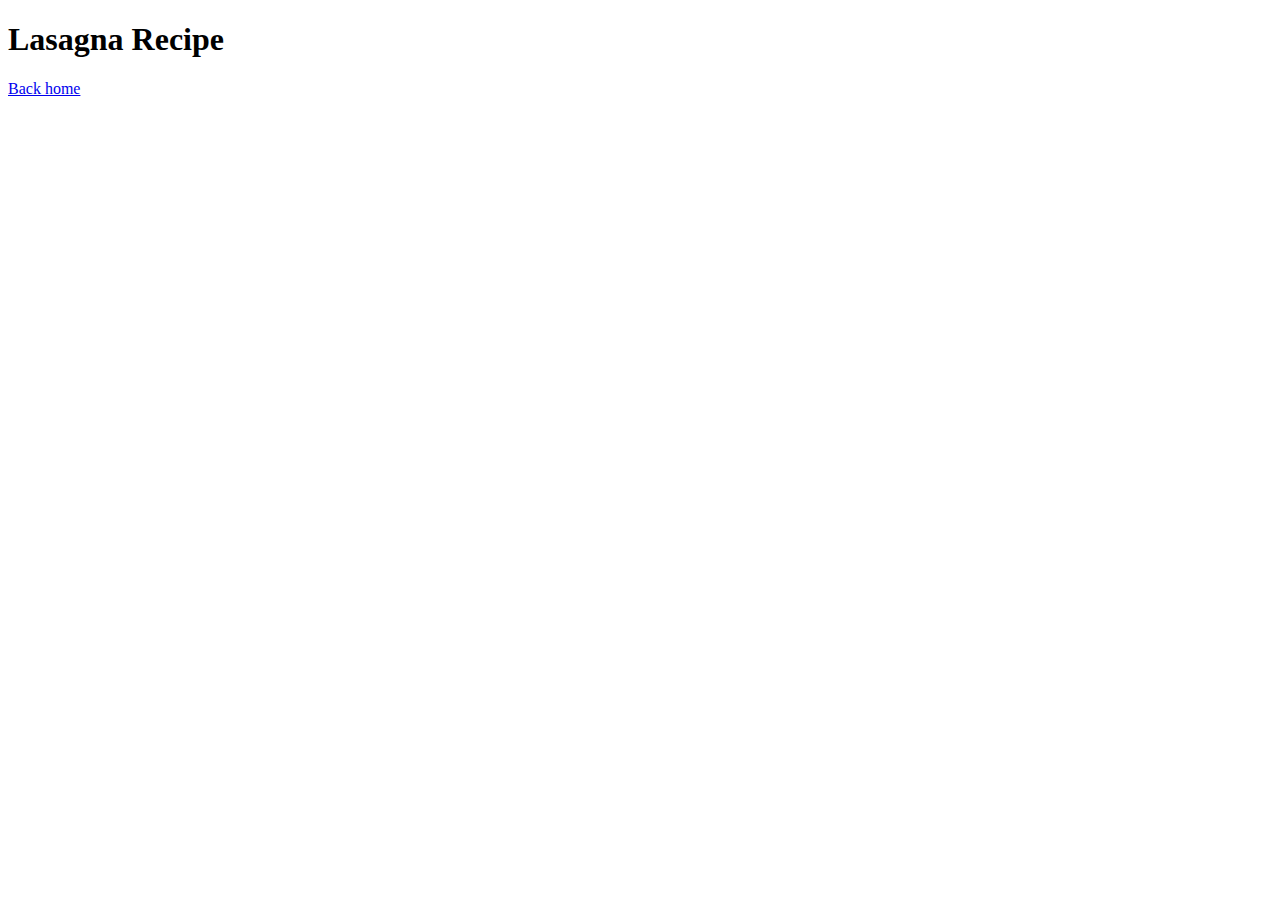
==== recipes/lasagna.html @ 4f365a01 "Add link on recipe page to home page" ====
<!DOCTYPE html>
<html lang="en">
  <head>
    <meta charset="UTF-8">
    <meta name="viewport" content="width=device-width, initial-scale=1.0">
    <title>Odin Lasagna</title>
  </head>
  <body>
    <h1>Lasagna Recipe</h1>
    <a href="../index.html">Back home</a>
  </body>
</html>
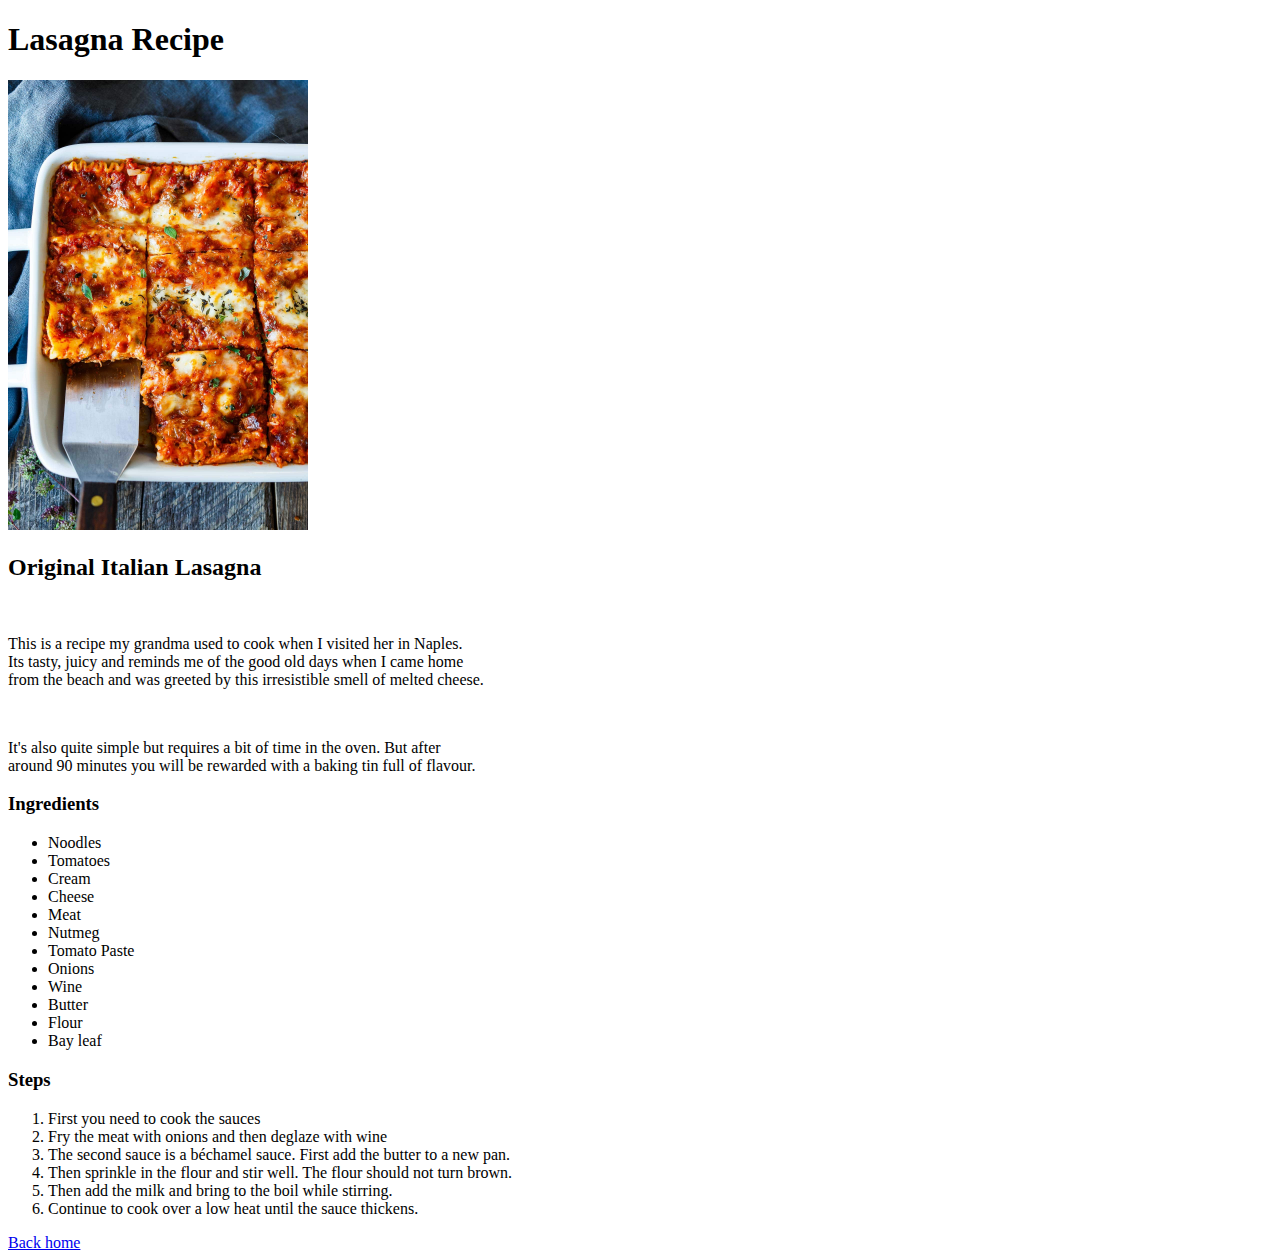
==== commit 70b6cc76: "Add content to the lasagna recipe" ====
--- a/recipes/lasagna.html
+++ b/recipes/lasagna.html
@@ -7,6 +7,43 @@
   </head>
   <body>
     <h1>Lasagna Recipe</h1>
+    <img src="../images/lasagna.jpg" alt="Tasty looking lasagna" width="300">
+    <br>
+    <h2>Original Italian Lasagna</h2>
+    <br>
+    <p>
+      This is a recipe my grandma used to cook when I visited her in Naples.<br>
+      Its tasty, juicy and reminds me of the good old days when I came home <br>
+      from the beach and was greeted by this irresistible smell of melted cheese.
+    </p>
+    <br>
+    <p>It's also quite simple but requires a bit of time in the oven. But after<br>
+      around 90 minutes you will be rewarded with a baking tin full of flavour.
+    </p>
+    <h3>Ingredients</h3>
+    <ul>
+      <li>Noodles</li>
+      <li>Tomatoes</li>
+      <li>Cream</li>
+      <li>Cheese</li>
+      <li>Meat</li>
+      <li>Nutmeg</li>
+      <li>Tomato Paste</li>
+      <li>Onions</li>
+      <li>Wine</li>
+      <li>Butter</li>
+      <li>Flour</li>
+      <li>Bay leaf</li>
+    </ul>
+    <h3>Steps</h3>
+    <ol>
+      <li>First you need to cook the sauces</li>
+      <li>Fry the meat with onions and then deglaze with wine</li>
+      <li>The second sauce is a béchamel sauce. First add the butter to a new pan.</li>
+      <li>Then sprinkle in the flour and stir well. The flour should not turn brown.</li>
+      <li>Then add the milk and bring to the boil while stirring.</li>
+      <li>Continue to cook over a low heat until the sauce thickens.</li>
+    </ol>
     <a href="../index.html">Back home</a>
   </body>
 </html>
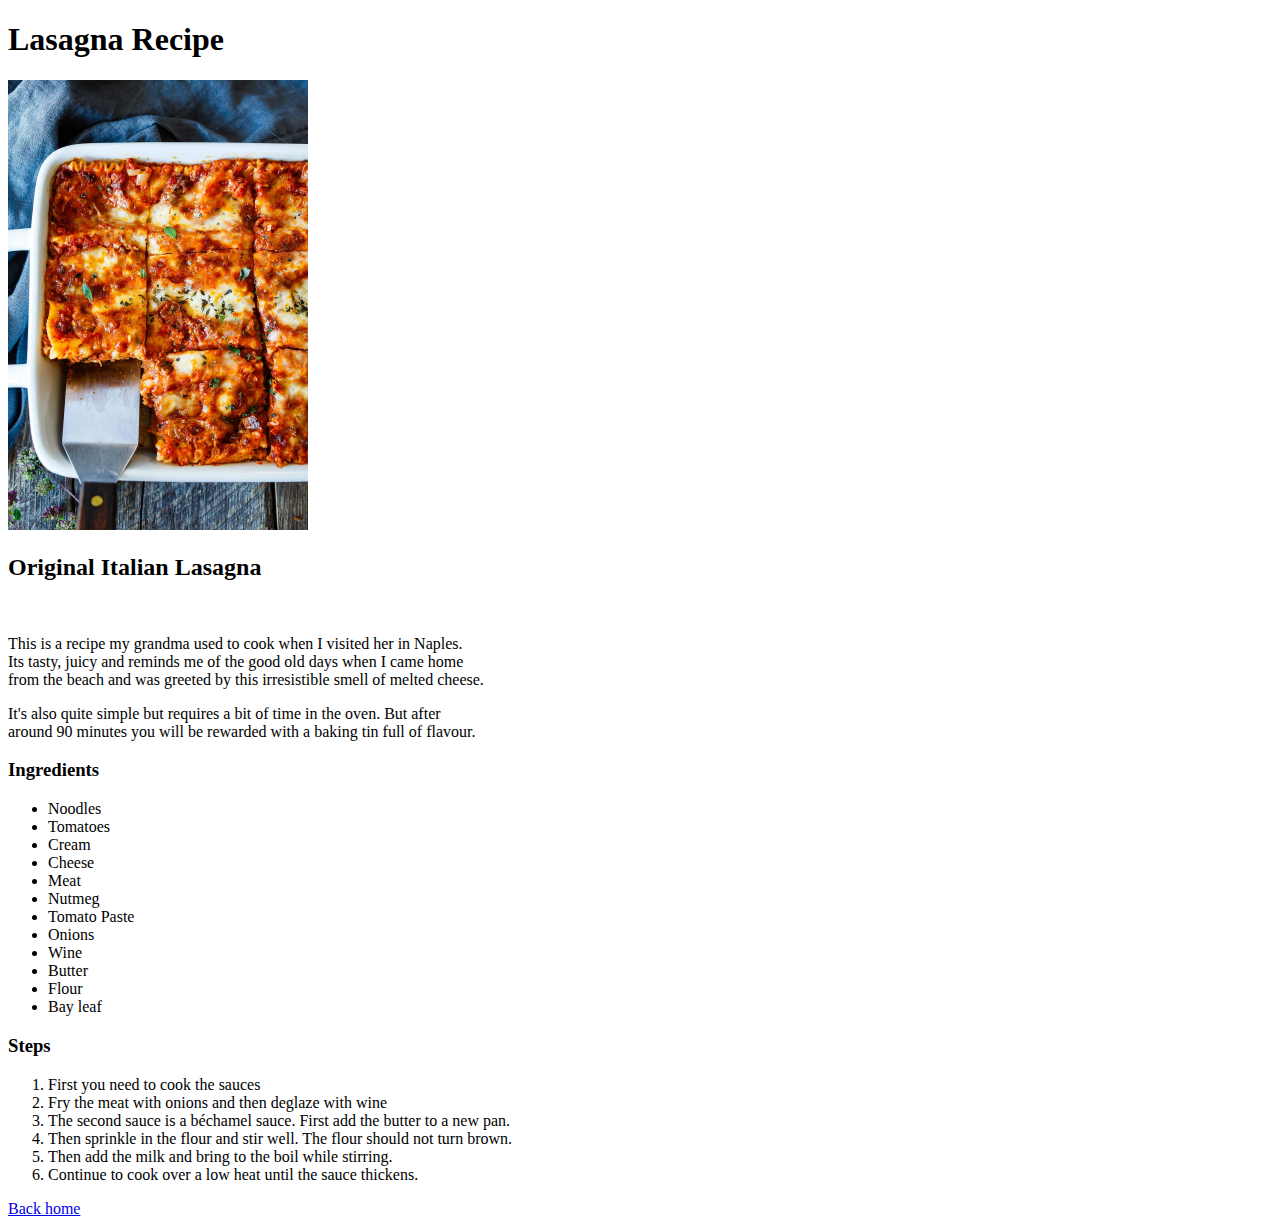
==== commit 38f3afd7: "Add new recipe" ====
--- a/recipes/lasagna.html
+++ b/recipes/lasagna.html
@@ -16,7 +16,6 @@
       Its tasty, juicy and reminds me of the good old days when I came home <br>
       from the beach and was greeted by this irresistible smell of melted cheese.
     </p>
-    <br>
     <p>It's also quite simple but requires a bit of time in the oven. But after<br>
       around 90 minutes you will be rewarded with a baking tin full of flavour.
     </p>
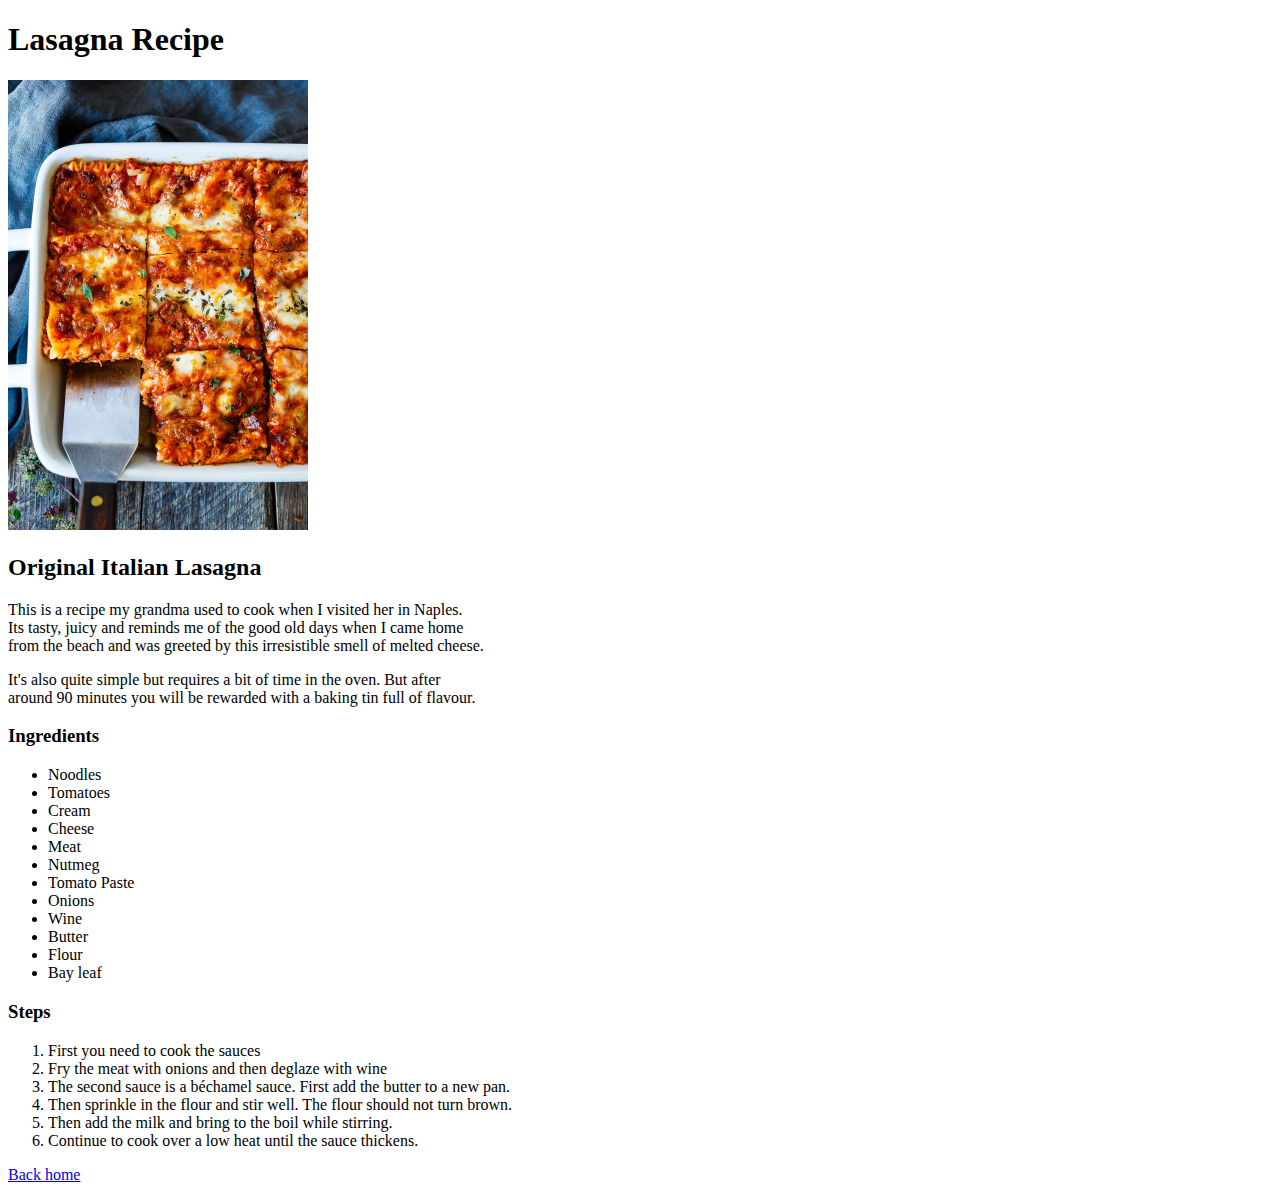
==== commit 67c0abdd: "Add last recipe" ====
--- a/recipes/lasagna.html
+++ b/recipes/lasagna.html
@@ -8,9 +8,7 @@
   <body>
     <h1>Lasagna Recipe</h1>
     <img src="../images/lasagna.jpg" alt="Tasty looking lasagna" width="300">
-    <br>
     <h2>Original Italian Lasagna</h2>
-    <br>
     <p>
       This is a recipe my grandma used to cook when I visited her in Naples.<br>
       Its tasty, juicy and reminds me of the good old days when I came home <br>
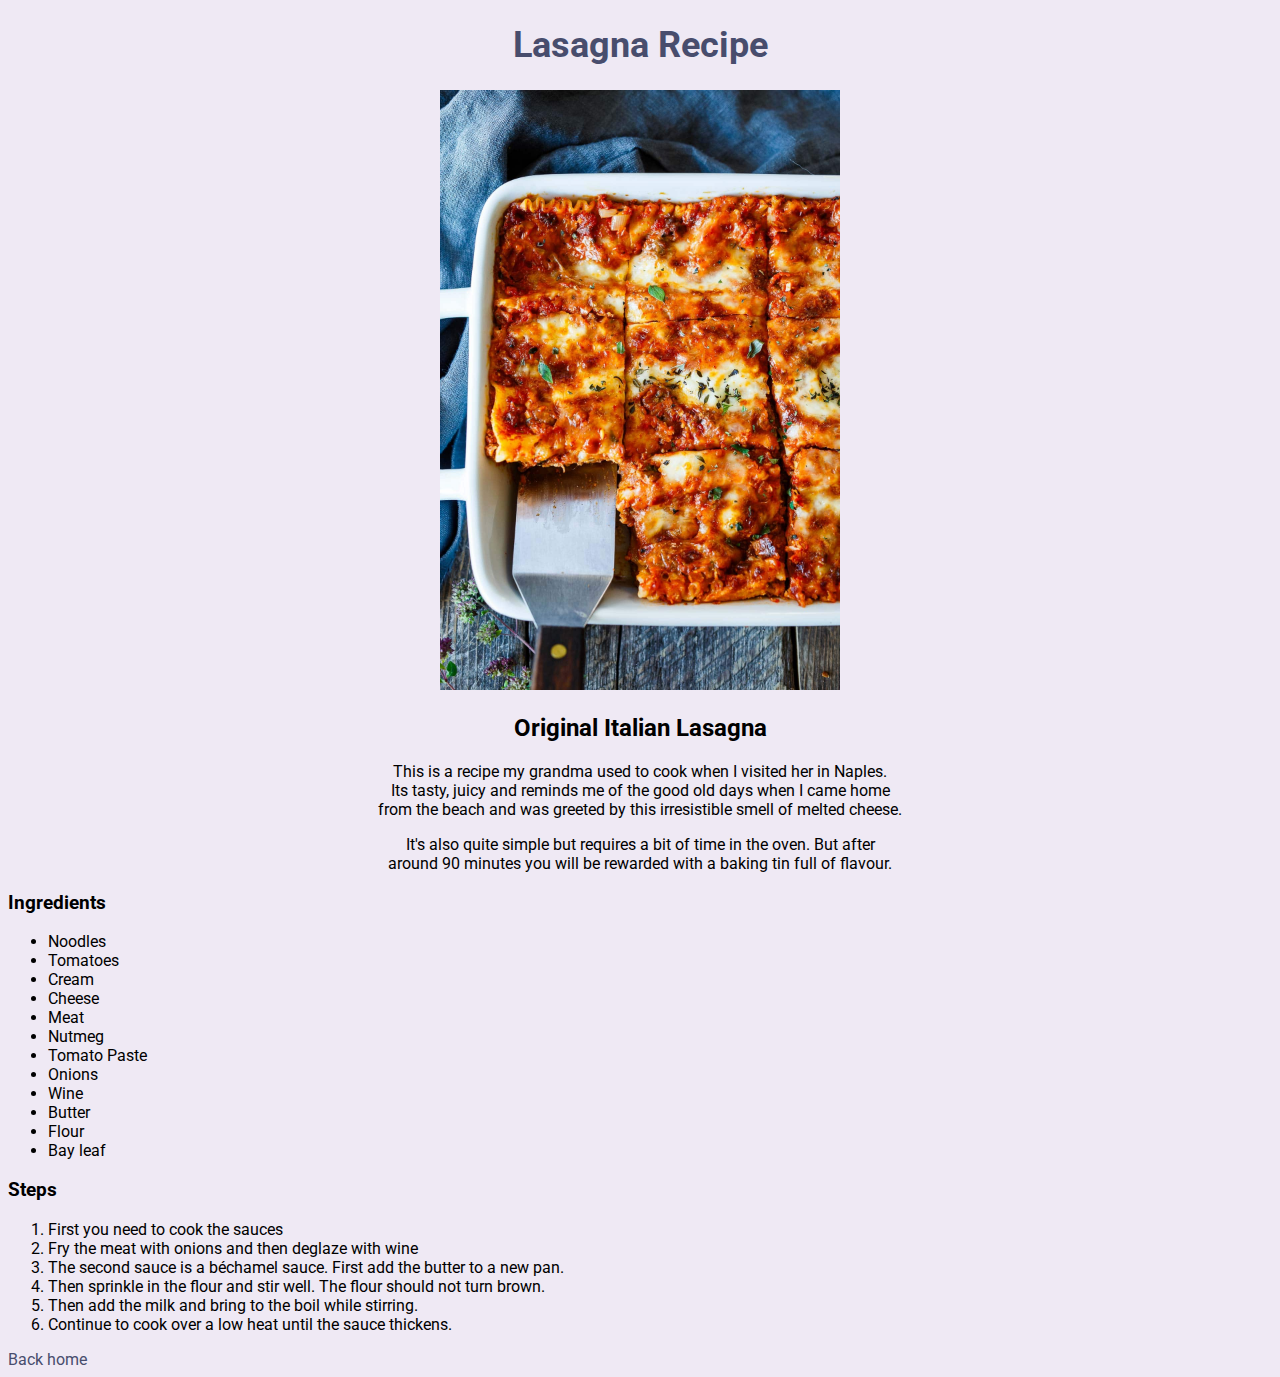
==== commit 316c9c70: "Add CSS Stylesheet for lasagna.html" ====
--- a/recipes/lasagna.html
+++ b/recipes/lasagna.html
@@ -4,19 +4,23 @@
     <meta charset="UTF-8">
     <meta name="viewport" content="width=device-width, initial-scale=1.0">
     <title>Odin Lasagna</title>
+    <link rel="stylesheet" href="../css/lasagna.css">
+    <link href="https://fonts.googleapis.com/css2?family=Roboto:ital,wght@0,100..900;1,100..900&display=swap" rel="stylesheet">
   </head>
   <body>
-    <h1>Lasagna Recipe</h1>
-    <img src="../images/lasagna.jpg" alt="Tasty looking lasagna" width="300">
-    <h2>Original Italian Lasagna</h2>
-    <p>
-      This is a recipe my grandma used to cook when I visited her in Naples.<br>
-      Its tasty, juicy and reminds me of the good old days when I came home <br>
-      from the beach and was greeted by this irresistible smell of melted cheese.
-    </p>
-    <p>It's also quite simple but requires a bit of time in the oven. But after<br>
-      around 90 minutes you will be rewarded with a baking tin full of flavour.
-    </p>
+    <div class="introduction">
+      <h1>Lasagna Recipe</h1>
+      <img src="../images/lasagna.jpg" alt="Tasty looking lasagna" width="400">
+      <h2>Original Italian Lasagna</h2>
+      <p>
+        This is a recipe my grandma used to cook when I visited her in Naples.<br>
+        Its tasty, juicy and reminds me of the good old days when I came home <br>
+        from the beach and was greeted by this irresistible smell of melted cheese.
+      </p>
+      <p>It's also quite simple but requires a bit of time in the oven. But after<br>
+        around 90 minutes you will be rewarded with a baking tin full of flavour.
+      </p>
+    </div>
     <h3>Ingredients</h3>
     <ul>
       <li>Noodles</li>
--- a/css/lasagna.css
+++ b/css/lasagna.css
@@ -0,0 +1,45 @@
+* {
+  font-family: "Roboto","Times New Roman", sans-serif;
+}
+
+:root {
+  --background: #EFE9F4;
+  --red: #EE6352;
+  --lightblue: #08B2E3;
+  --green: #57A773;
+  --darkblue: #484D6D;
+}
+
+body {
+  background-color: var(--background);
+}
+
+h1 {
+  font-size: 36px;
+  color: var(--darkblue);
+}
+
+a {
+  text-decoration: none;
+}
+
+a:link {
+  color: var(--darkblue);
+}
+
+a:visited {
+  color: var(--green);
+}
+
+a:hover {
+  color: var(--red);
+}
+
+.introduction {
+  text-align: center;
+}
+
+img {
+  width: 400;
+  height: auto;
+}
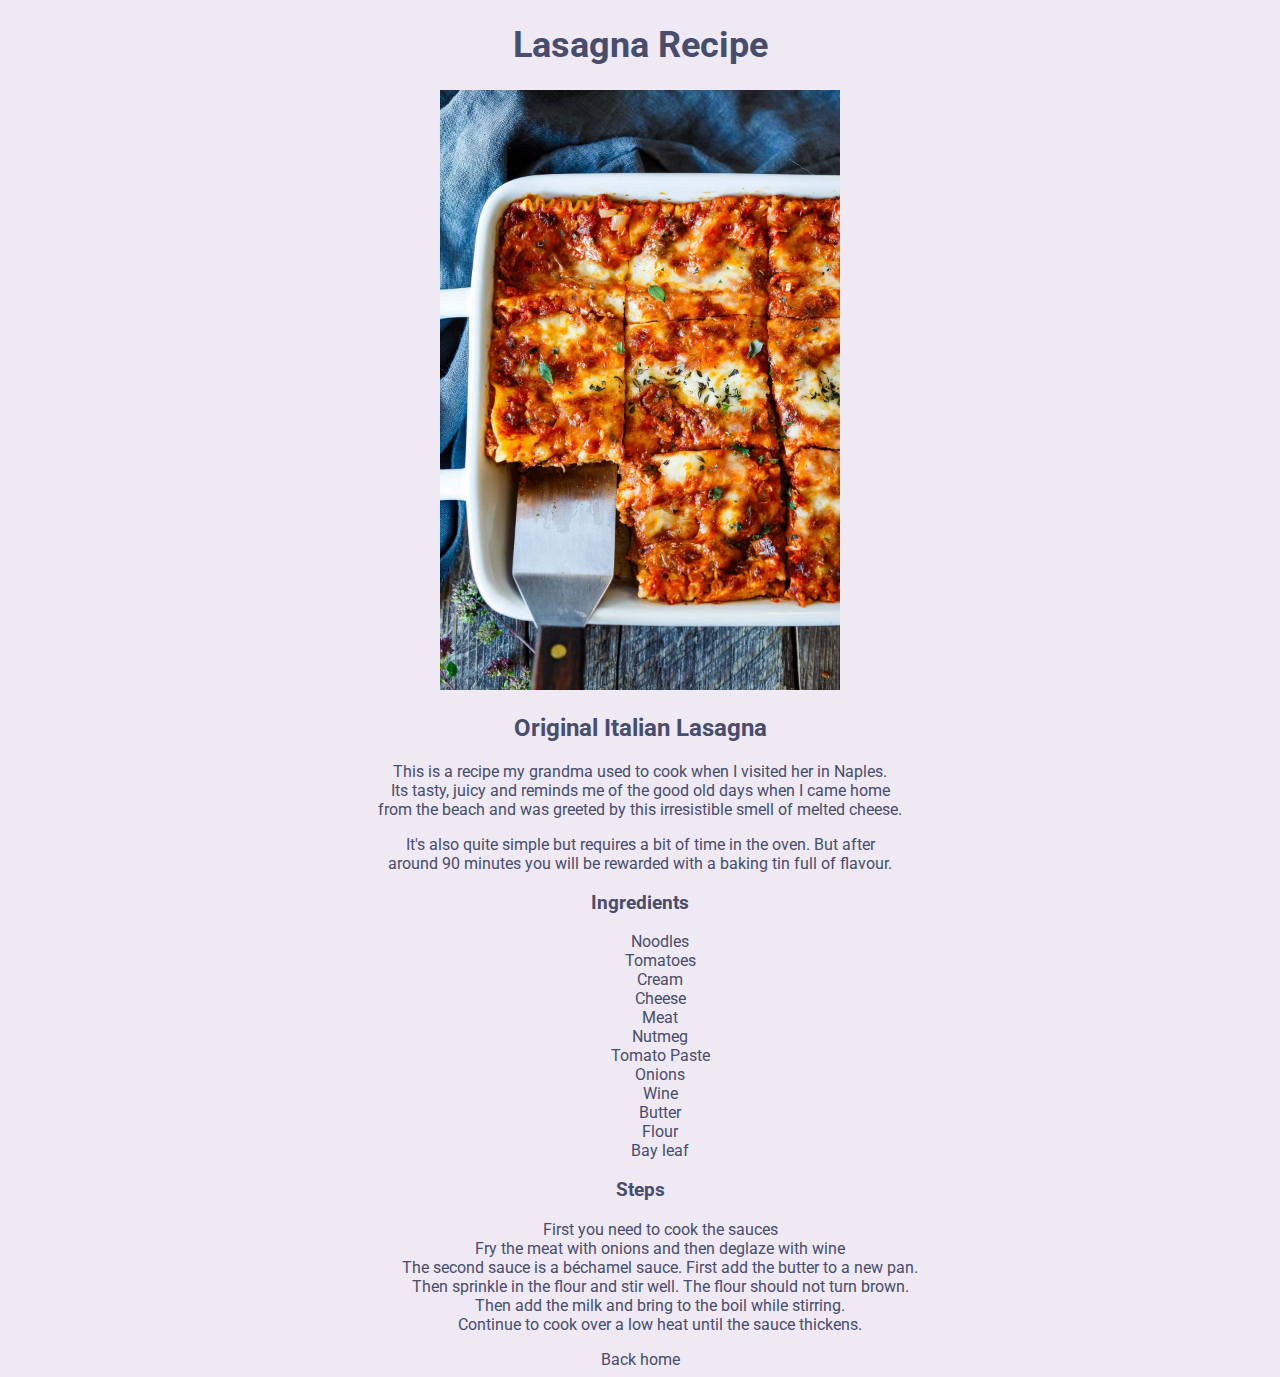
==== commit 4457215e: "Get rid off unnecessary classes" ====
--- a/recipes/lasagna.html
+++ b/recipes/lasagna.html
@@ -8,7 +8,6 @@
     <link href="https://fonts.googleapis.com/css2?family=Roboto:ital,wght@0,100..900;1,100..900&display=swap" rel="stylesheet">
   </head>
   <body>
-    <div class="introduction">
       <h1>Lasagna Recipe</h1>
       <img src="../images/lasagna.jpg" alt="Tasty looking lasagna" width="400">
       <h2>Original Italian Lasagna</h2>
@@ -20,31 +19,30 @@
       <p>It's also quite simple but requires a bit of time in the oven. But after<br>
         around 90 minutes you will be rewarded with a baking tin full of flavour.
       </p>
-    </div>
-    <h3>Ingredients</h3>
-    <ul>
-      <li>Noodles</li>
-      <li>Tomatoes</li>
-      <li>Cream</li>
-      <li>Cheese</li>
-      <li>Meat</li>
-      <li>Nutmeg</li>
-      <li>Tomato Paste</li>
-      <li>Onions</li>
-      <li>Wine</li>
-      <li>Butter</li>
-      <li>Flour</li>
-      <li>Bay leaf</li>
-    </ul>
-    <h3>Steps</h3>
-    <ol>
-      <li>First you need to cook the sauces</li>
-      <li>Fry the meat with onions and then deglaze with wine</li>
-      <li>The second sauce is a béchamel sauce. First add the butter to a new pan.</li>
-      <li>Then sprinkle in the flour and stir well. The flour should not turn brown.</li>
-      <li>Then add the milk and bring to the boil while stirring.</li>
-      <li>Continue to cook over a low heat until the sauce thickens.</li>
-    </ol>
+        <h3>Ingredients</h3>
+        <ul>
+          <li>Noodles</li>
+          <li>Tomatoes</li>
+          <li>Cream</li>
+          <li>Cheese</li>
+          <li>Meat</li>
+          <li>Nutmeg</li>
+          <li>Tomato Paste</li>
+          <li>Onions</li>
+          <li>Wine</li>
+          <li>Butter</li>
+          <li>Flour</li>
+          <li>Bay leaf</li>
+        </ul>
+        <h3>Steps</h3>
+        <ol>
+          <li>First you need to cook the sauces</li>
+          <li>Fry the meat with onions and then deglaze with wine</li>
+          <li>The second sauce is a béchamel sauce. First add the butter to a new pan.</li>
+          <li>Then sprinkle in the flour and stir well. The flour should not turn brown.</li>
+          <li>Then add the milk and bring to the boil while stirring.</li>
+          <li>Continue to cook over a low heat until the sauce thickens.</li>
+        </ol>
     <a href="../index.html">Back home</a>
   </body>
 </html>
--- a/css/lasagna.css
+++ b/css/lasagna.css
@@ -1,5 +1,6 @@
 * {
   font-family: "Roboto","Times New Roman", sans-serif;
+  color: var(--darkblue);
 }
 
 :root {
@@ -12,12 +13,14 @@
 
 body {
   background-color: var(--background);
+  text-align: center;
 }
 
 h1 {
   font-size: 36px;
   color: var(--darkblue);
 }
+
 
 a {
   text-decoration: none;
@@ -43,3 +46,7 @@
   width: 400;
   height: auto;
 }
+
+li {
+  list-style: none;
+}
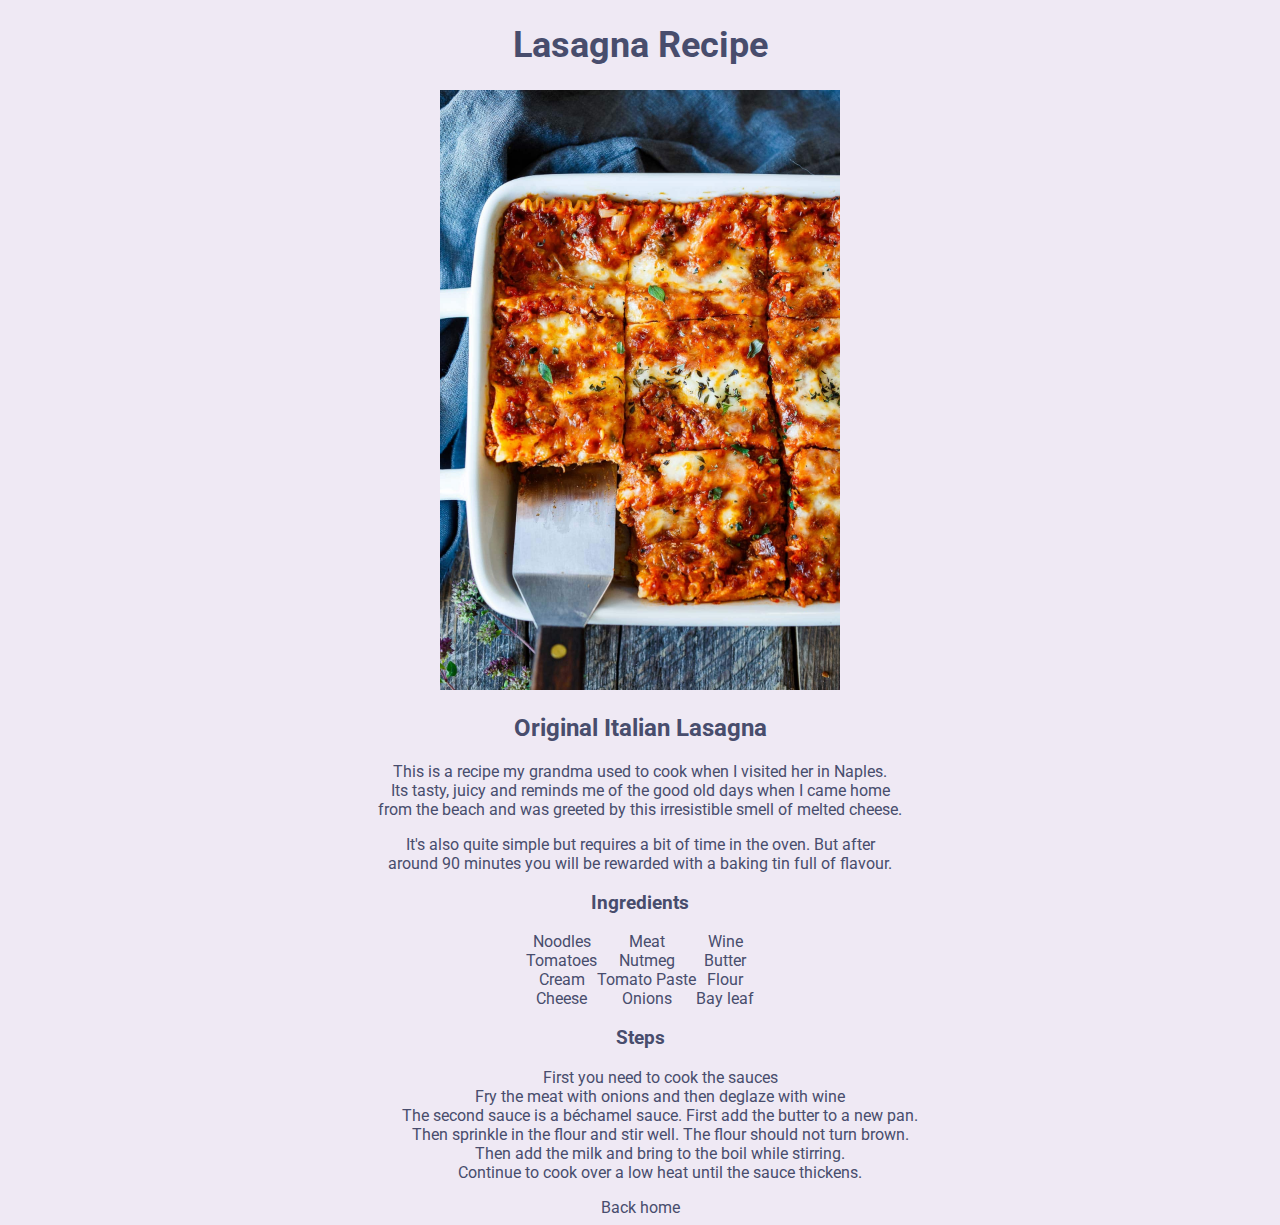
==== commit 2ed5dc94: "Add flexbox for ingredients in lasagna" ====
--- a/recipes/lasagna.html
+++ b/recipes/lasagna.html
@@ -21,18 +21,26 @@
       </p>
         <h3>Ingredients</h3>
         <ul>
-          <li>Noodles</li>
-          <li>Tomatoes</li>
-          <li>Cream</li>
-          <li>Cheese</li>
-          <li>Meat</li>
-          <li>Nutmeg</li>
-          <li>Tomato Paste</li>
-          <li>Onions</li>
-          <li>Wine</li>
-          <li>Butter</li>
-          <li>Flour</li>
-          <li>Bay leaf</li>
+          <div class="ingredients">
+            <div>
+              <li>Noodles</li>
+              <li>Tomatoes</li>
+              <li>Cream</li>
+              <li>Cheese</li>
+            </div>
+            <div>
+              <li>Meat</li>
+              <li>Nutmeg</li>
+              <li>Tomato Paste</li>
+              <li>Onions</li>
+            </div>
+            <div>
+              <li>Wine</li>
+              <li>Butter</li>
+              <li>Flour</li>
+              <li>Bay leaf</li>
+            </div>
+          </div>
         </ul>
         <h3>Steps</h3>
         <ol>
--- a/css/lasagna.css
+++ b/css/lasagna.css
@@ -50,3 +50,16 @@
 li {
   list-style: none;
 }
+
+.ingredients {
+  display: flex;
+  width: 600;
+  align-items: center;
+  justify-content: center;
+  position: relative;
+  right: 20px;
+}
+
+.ingredients div {
+  width: 200;
+}
